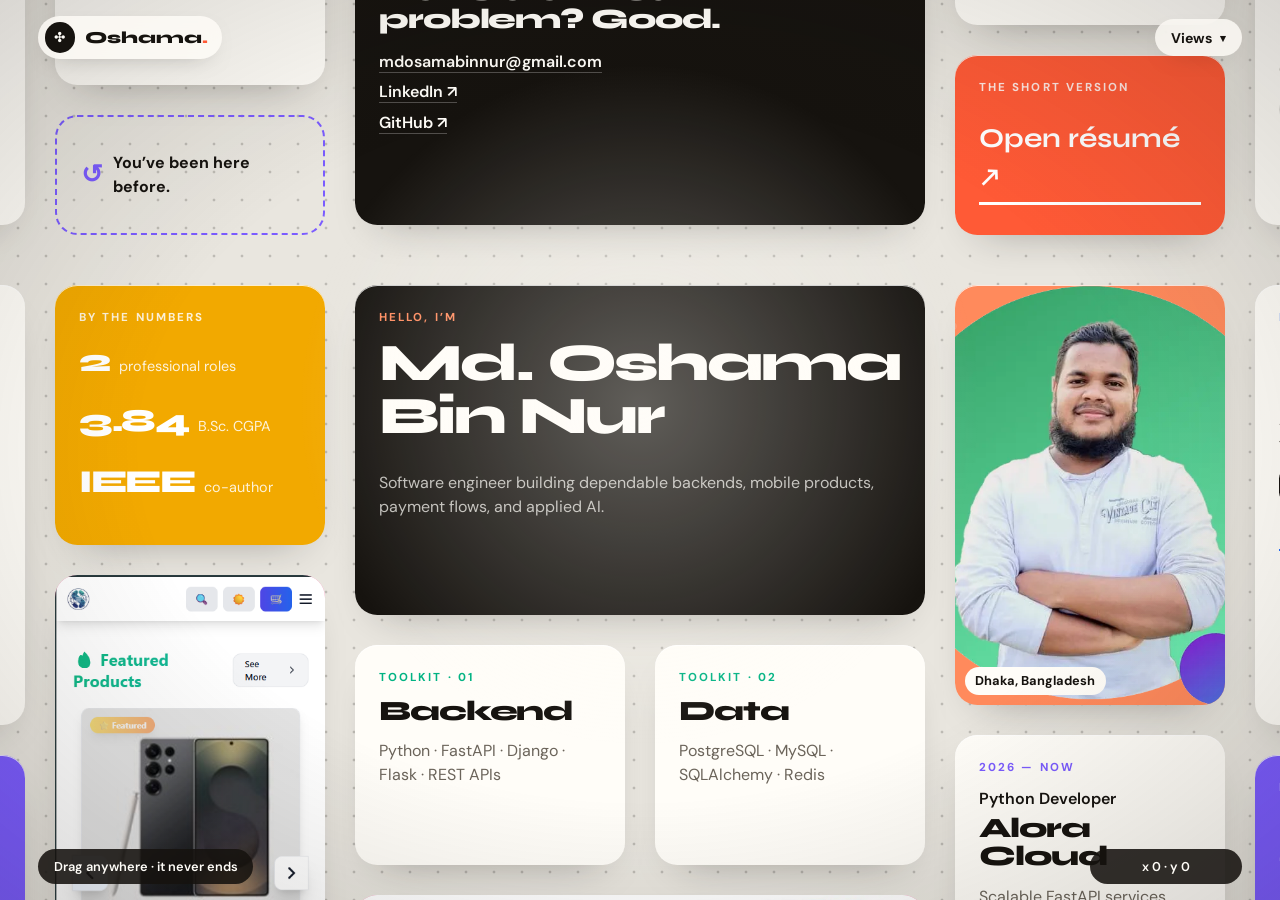
==== grid.html @ 8abbdc3f "Add Prism, Infinite Zoom, Endless Scroll and Infinite Canvas views - Prism: shutter-wipe transitions" ====
<!DOCTYPE html>
<html lang="en">
<head>
    <meta charset="UTF-8">
    <meta name="viewport" content="width=device-width, initial-scale=1.0, viewport-fit=cover">
    <meta name="theme-color" content="#e9e6df">
    <title>Infinite Canvas | Md. Oshama Bin Nur</title>
    <meta name="description" content="Explore Md. Oshama Bin Nur's software engineering portfolio as an endless, draggable canvas. Software Engineer specializing in FastAPI backends, PostgreSQL, Flutter mobile apps, FinTech integrations, and Applied AI.">
    <meta name="keywords" content="Md. Oshama Bin Nur, Python Developer, Software Engineer, FastAPI, Flutter, PostgreSQL, Paystation, bKash, SSLCommerz, WhatsApp API, FCM, Applied AI, Dhaka">
    <meta name="author" content="Md. Oshama Bin Nur">
    <meta name="robots" content="index, follow, max-image-preview:large, max-snippet:-1, max-video-preview:-1">
    <meta name="googlebot" content="index, follow, max-image-preview:large, max-snippet:-1, max-video-preview:-1">

    <link rel="canonical" href="https://mdobns.github.io/Md_Oshama-Portfolio/grid.html">
    <meta property="og:type" content="website">
    <meta property="og:title" content="Infinite Canvas | Md. Oshama Bin Nur">
    <meta property="og:description" content="An endless, draggable software engineering portfolio.">
    <meta property="og:url" content="https://mdobns.github.io/Md_Oshama-Portfolio/grid.html">
    <meta property="og:image" content="https://mdobns.github.io/Md_Oshama-Portfolio/images/Oshama.webp">

    <link rel="icon" type="image/webp" href="images/github-avatar.webp">
    <link rel="preconnect" href="https://fonts.googleapis.com">
    <link rel="preconnect" href="https://fonts.gstatic.com" crossorigin>
    <link href="https://fonts.googleapis.com/css2?family=DM+Sans:wght@400;500;600;700&amp;family=Syne:wght@600;700;800&amp;display=swap" rel="stylesheet">
    <link rel="stylesheet" href="grid.css">

    <!-- Schema.org JSON-LD -->
    <script type="application/ld+json">
    {
      "@context": "https://schema.org",
      "@type": "Person",
      "name": "Md. Oshama Bin Nur",
      "url": "https://mdobns.github.io/Md_Oshama-Portfolio/grid.html",
      "image": "https://mdobns.github.io/Md_Oshama-Portfolio/images/Oshama.webp",
      "sameAs": [
        "https://github.com/mdobns",
        "https://www.linkedin.com/in/mdosamabinnur/"
      ],
      "jobTitle": "Software Engineer",
      "worksFor": {
        "@type": "Organization",
        "name": "Alora Cloud"
      },
      "description": "Software Engineer building scalable FastAPI backends, Flutter mobile apps, payment integrations, and AI systems.",
      "knowsAbout": ["Python", "FastAPI", "Django", "Flask", "Flutter", "PostgreSQL", "Applied AI"]
    }
    </script>
</head>
<body>
    <a class="skip-link" href="#tile">Skip to portfolio cards</a>

    <main class="board" id="board" aria-label="Infinite portfolio canvas. Drag, scroll, or use arrow keys to move.">
        <div class="world" id="world">
            <!-- One tile of cards. grid.js clones it in every direction so the board never ends. -->
            <div class="tile" id="tile">
                <article class="card card--ink" style="--x:15;--y:15;--w:570;--h:330;--accent:#ff8a5c" tabindex="0" data-title="Hello">
                    <p class="card__tag">Hello, I’m</p>
                    <h1 class="card__title card__title--xl">Md. Oshama Bin&nbsp;Nur</h1>
                    <p>Software engineer building dependable backends, mobile products, payment flows, and applied AI.</p>
                    <div class="card__more" hidden>
                        <p>Based in Dhaka, Bangladesh. Currently a Python Developer at Alora Cloud, turning product needs into clear architecture, stable APIs, resilient data flows, and interfaces that feel immediate.</p>
                    </div>
                </article>

                <article class="card card--image" style="--x:615;--y:15;--w:270;--h:420;--accent:#ff8a5c" tabindex="0" data-title="Portrait">
                    <picture>
                        <source srcset="images/Oshama.webp" type="image/webp">
                        <img src="images/Oshama.png" alt="Portrait of Md. Oshama Bin Nur" width="650" height="661" loading="lazy" decoding="async" draggable="false">
                    </picture>
                    <p class="card__caption">Dhaka, Bangladesh</p>
                </article>

                <article class="card" style="--x:915;--y:15;--w:570;--h:440;--accent:#1f6bff" tabindex="0" data-title="Paystation and Omnichannel Engine">
                    <p class="card__tag">Featured system · 01</p>
                    <h2 class="card__title">Paystation &amp; Omnichannel Engine</h2>
                    <p>An idempotent payment workflow connected to WhatsApp, email fallback, FCM deep links, and a Flutter offline outbox.</p>
                    <ol class="card__flow" aria-label="System flow">
                        <li>Flutter app</li><li>FastAPI</li><li>Paystation</li><li>WhatsApp + FCM</li>
                    </ol>
                    <a class="card__link" href="https://github.com/mdobns" target="_blank" rel="noopener">Explore on GitHub ↗</a>
                    <div class="card__more" hidden>
                        <p>The Flutter app queues actions in an offline-first outbox, the FastAPI core API processes them idempotently, Paystation handles payments, and delivery fans out through WhatsApp and FCM deep links with email as a fallback.</p>
                        <p class="card__chips"><span>Flutter</span><span>Payments</span><span>Webhooks</span><span>FCM</span></p>
                    </div>
                </article>

                <article class="card card--accent" style="--x:1515;--y:15;--w:270;--h:260;--accent:#f2a900" tabindex="0" data-title="By the numbers">
                    <p class="card__tag">By the numbers</p>
                    <dl class="card__stats">
                        <div><dt>2</dt><dd>professional roles</dd></div>
                        <div><dt>3.84</dt><dd>B.Sc. CGPA</dd></div>
                        <div><dt>IEEE</dt><dd>co-author</dd></div>
                    </dl>
                </article>

                <article class="card" style="--x:15;--y:375;--w:270;--h:220;--accent:#00b383" tabindex="0" data-title="Backend toolkit">
                    <p class="card__tag">Toolkit · 01</p>
                    <h3 class="card__title">Backend</h3>
                    <p>Python · FastAPI · Django · Flask · REST APIs</p>
                </article>

                <article class="card" style="--x:315;--y:375;--w:270;--h:220;--accent:#00b383" tabindex="0" data-title="Data toolkit">
                    <p class="card__tag">Toolkit · 02</p>
                    <h3 class="card__title">Data</h3>
                    <p>PostgreSQL · MySQL · SQLAlchemy · Redis</p>
                </article>

                <article class="card" style="--x:615;--y:465;--w:270;--h:330;--accent:#7b5cff" tabindex="0" data-title="Alora Cloud">
                    <p class="card__tag">2026 — now</p>
                    <p class="card__role">Python Developer</p>
                    <h3 class="card__title">Alora Cloud</h3>
                    <p>Scalable FastAPI services, PostgreSQL systems, and production APIs integrated with modern web applications.</p>
                </article>

                <article class="card card--accent" style="--x:915;--y:485;--w:570;--h:300;--accent:#7b5cff" tabindex="0" data-title="How I think">
                    <p class="card__tag">How I think</p>
                    <blockquote class="card__quote">Complexity should live inside the system, not in the user’s hands.</blockquote>
                    <div class="card__more" hidden>
                        <p>I translate product needs into clear architecture, stable APIs, resilient data flows, and interfaces that feel immediate.</p>
                    </div>
                </article>

                <article class="card card--image" style="--x:1515;--y:305;--w:270;--h:500;--accent:#e8337a" tabindex="0" data-title="ShopSense on mobile">
                    <picture>
                        <source srcset="images/ShopSense-Screenshots/Mobile Responsive.webp" type="image/webp">
                        <img src="images/ShopSense-Screenshots/Mobile Responsive.png" alt="ShopSense responsive mobile layout" width="392" height="850" loading="lazy" decoding="async" draggable="false">
                    </picture>
                    <p class="card__caption">ShopSense · mobile</p>
                </article>

                <article class="card card--image card--wide-image" style="--x:15;--y:625;--w:570;--h:400;--accent:#e8337a" tabindex="0" data-title="ShopSense">
                    <picture>
                        <source srcset="images/ShopSense-Screenshots/Homepage.webp" type="image/webp">
                        <img src="images/ShopSense-Screenshots/Homepage.png" alt="ShopSense eCommerce homepage" width="1920" height="1080" loading="lazy" decoding="async" draggable="false">
                    </picture>
                    <div class="card__caption card__caption--block">
                        <p class="card__tag">Featured product · 02</p>
                        <h2 class="card__title">ShopSense</h2>
                        <a class="card__link" href="https://github.com/mdobns/ecommerce-webapp-django-vue3" target="_blank" rel="noopener">View repository ↗</a>
                    </div>
                    <div class="card__more" hidden>
                        <p>A complete eCommerce experience with product, cart, and order APIs — enhanced by AI search, recommendations, and a RAG shopping assistant.</p>
                        <p class="card__chips"><span>Django</span><span>Vue.js</span><span>RAG</span><span>AI search</span></p>
                    </div>
                </article>

                <article class="card" style="--x:615;--y:825;--w:270;--h:330;--accent:#f2a900" tabindex="0" data-title="Softvance">
                    <p class="card__tag">2025</p>
                    <p class="card__role">Frontend Developer</p>
                    <h3 class="card__title">Softvance</h3>
                    <p>Responsive client products shaped through direct requirement gathering and close team collaboration.</p>
                </article>

                <article class="card" style="--x:915;--y:815;--w:270;--h:220;--accent:#00b383" tabindex="0" data-title="Mobile toolkit">
                    <p class="card__tag">Toolkit · 03</p>
                    <h3 class="card__title">Mobile</h3>
                    <p>Flutter · Dart · Offline sync · FCM deep links</p>
                </article>

                <article class="card" style="--x:1215;--y:815;--w:270;--h:220;--accent:#00b383" tabindex="0" data-title="Systems toolkit">
                    <p class="card__tag">Toolkit · 04</p>
                    <h3 class="card__title">Systems</h3>
                    <p>Payments · Webhooks · WhatsApp · RAG · Docker</p>
                </article>

                <article class="card" style="--x:1515;--y:835;--w:270;--h:380;--accent:#3fa34d" tabindex="0" data-title="Research">
                    <p class="card__tag">Beyond production</p>
                    <h3 class="card__title">Engineering, measured.</h3>
                    <p>Co-author of an IEEE-published study on cluster-head selection for wireless sensor networks using an enhanced HHGSO algorithm.</p>
                    <a class="card__link" href="https://ieeexplore.ieee.org/document/10464490" target="_blank" rel="noopener">Read it ↗</a>
                    <div class="card__more" hidden>
                        <p>Also: Vice Chancellor’s &amp; Dean’s certificates · Cybersecurity program topper · CSE Project Lab team lead.</p>
                    </div>
                </article>

                <article class="card card--ink" style="--x:15;--y:1055;--w:570;--h:300;--accent:#5ce1ff" tabindex="0" data-title="Contact">
                    <p class="card__tag">Let’s build</p>
                    <h2 class="card__title">Have a difficult problem? Good.</h2>
                    <ul class="card__contacts">
                        <li><a href="mailto:mdosamabinnur@gmail.com">mdosamabinnur@gmail.com</a></li>
                        <li><a href="https://www.linkedin.com/in/mdosamabinnur/" target="_blank" rel="noopener">LinkedIn ↗</a></li>
                        <li><a href="https://github.com/mdobns" target="_blank" rel="noopener">GitHub ↗</a></li>
                    </ul>
                    <div class="card__more" hidden>
                        <p>I’m interested in backend, mobile, FinTech, and AI-powered product opportunities.</p>
                    </div>
                </article>

                <article class="card card--accent" style="--x:615;--y:1185;--w:270;--h:180;--accent:#ff5a36" tabindex="0" data-title="Résumé">
                    <p class="card__tag">The short version</p>
                    <a class="card__link card__link--big" href="Md_Oshama_Bin_Nur_Resume.pdf" target="_blank" rel="noopener">Open résumé ↗</a>
                </article>

                <article class="card" style="--x:915;--y:1065;--w:570;--h:290;--accent:#1f6bff" tabindex="0" data-title="Right now">
                    <p class="card__tag"><span class="card__pulse" aria-hidden="true"></span>Right now</p>
                    <h2 class="card__title">Building production APIs at Alora Cloud.</h2>
                    <p>Open to backend, mobile, FinTech, and applied-AI product work.</p>
                    <p class="card__chips"><span>FastAPI</span><span>PostgreSQL</span><span>Flutter</span><span>bKash</span><span>SSLCommerz</span></p>
                </article>

                <article class="card card--dashed" style="--x:1515;--y:1245;--w:270;--h:120;--accent:#7b5cff" tabindex="0" data-title="You have been here before">
                    <p class="card__loop"><span aria-hidden="true">↺</span> You’ve been here before.</p>
                    <div class="card__more" hidden>
                        <p>This board is one tile of cards repeated forever in every direction. Keep dragging — it never ends.</p>
                    </div>
                </article>
            </div>
        </div>
    </main>

    <div class="spotlight" aria-hidden="true"></div>

    <header class="hud hud--top">
        <a class="brand" href="index.html" aria-label="Back to standard portfolio">
            <span class="brand__mark">✣</span>
            <span>Oshama<span class="brand__dot">.</span></span>
        </a>
        <details class="views" id="views">
            <summary>Views</summary>
            <ul>
                <li><a href="index.html">Standard</a></li>
                <li><a href="infinity.html">Infinity</a></li>
                <li><a href="prism.html">Prism</a></li>
                <li><a href="zoom.html">Zoom</a></li>
                <li><a href="loop.html">Loop</a></li>
                <li><a href="grid.html" aria-current="page">Canvas</a></li>
            </ul>
        </details>
    </header>

    <footer class="hud hud--bottom" aria-hidden="true">
        <span class="hint">Drag anywhere · it never ends</span>
        <span class="coords" id="coords">x 0 · y 0</span>
    </footer>

    <dialog class="detail" id="detail">
        <button class="detail__close" type="button" id="detail-close" aria-label="Close">✕</button>
        <div class="detail__body" id="detail-body"></div>
    </dialog>

    <noscript><p class="noscript">The canvas needs JavaScript to move. <a href="index.html">Open the standard portfolio.</a></p></noscript>
    <script src="grid.js"></script>
</body>
</html>
---- grid.css ----
:root {
    --board: #e9e6df;
    --ink: #16130f;
    --muted: #6b645a;
    --paper: #fffdf8;
    --line: rgba(22, 19, 15, .12);
    --heading: "Syne", sans-serif;
    --body: "DM Sans", sans-serif;
    --ease-out: cubic-bezier(.16, 1, .3, 1);
    /* One tile unit. Card positions in grid.html are written in these units. */
    --u: 1px;
}

@media (max-width: 767px) {
    :root { --u: .72px; }
}

* { box-sizing: border-box; }
html, body { height: 100%; }
body { margin: 0; overflow: hidden; background: var(--board); color: var(--ink); font-family: var(--body); }
button, a { font: inherit; color: inherit; }
[hidden] { display: none !important; }
:focus-visible { outline: 2px solid var(--ink); outline-offset: 4px; }
::selection { background: var(--ink); color: var(--paper); }
.skip-link { position: fixed; left: 1rem; top: -5rem; z-index: 100; padding: .7rem 1rem; border-radius: 999px; background: var(--ink); color: var(--paper); transition: top .2s; }
.skip-link:focus { top: 1rem; }
.noscript { position: fixed; inset: auto 1rem 1rem; z-index: 100; padding: 1rem; border-radius: 1rem; background: var(--ink); color: var(--paper); }

/* ---------- Board ---------- */
.board { position: fixed; inset: 0; overflow: hidden; touch-action: none; cursor: grab; user-select: none; -webkit-user-select: none; background-color: var(--board); background-image: radial-gradient(circle, rgba(22, 19, 15, .2) 1.2px, transparent 1.7px); background-size: 28px 28px; }
.board.is-dragging { cursor: grabbing; }
.world { position: absolute; inset: 0; }
.tile { position: absolute; left: 0; top: 0; width: calc(1800 * var(--u)); height: calc(1400 * var(--u)); will-change: transform; }
.tile img { -webkit-user-drag: none; }

/* ---------- Cards ---------- */
.card { position: absolute; left: calc(var(--x) * var(--u)); top: calc(var(--y) * var(--u)); width: calc(var(--w) * var(--u)); height: calc(var(--h) * var(--u)); overflow: hidden; padding: 1.5em; border-radius: 1.4em; background: var(--paper); box-shadow: 0 1px 0 rgba(255, 255, 255, .8) inset, 0 1.2em 2.6em -1.6em rgba(22, 19, 15, .38); font-size: calc(16 * var(--u)); line-height: 1.5; cursor: pointer; transform: perspective(900px) rotateX(var(--ry, 0deg)) rotateY(var(--rx, 0deg)); transition: scale .45s var(--ease-out), box-shadow .45s var(--ease-out); }
.card:hover { scale: 1.035; box-shadow: 0 1px 0 rgba(255, 255, 255, .8) inset, 0 2em 3.6em -1.8em rgba(22, 19, 15, .45); }
.is-dragging .card:hover { scale: 1; }
.card p { margin: 0 0 .8em; color: var(--muted); }
.card__tag { display: flex; align-items: center; gap: .5em; margin: 0 0 .9em !important; color: var(--accent) !important; font-size: .72em; font-weight: 700; letter-spacing: .18em; text-transform: uppercase; }
.card__title { margin: 0 0 .5em; font-family: var(--heading); font-size: 1.75em; font-weight: 800; line-height: 1.02; letter-spacing: -.04em; color: inherit; }
.card__title--xl { font-size: 3.3em; }
.card__role { margin-bottom: .2em !important; font-weight: 600; color: var(--ink) !important; }
.card__link { display: inline-block; margin-top: .3em; font-weight: 700; text-decoration: none; border-bottom: 2px solid var(--accent); padding-bottom: .1em; }
.card__link--big { margin-top: .4em; font-family: var(--heading); font-size: 1.7em; border-bottom-width: 3px; }
.card__chips { display: flex; flex-wrap: wrap; gap: .4em; }
.card__chips span { padding: .3em .7em; border: 1px solid var(--line); border-radius: 999px; color: var(--ink); font-size: .82em; font-weight: 600; }
.card__flow { display: flex; flex-wrap: wrap; align-items: center; gap: .35em; margin: 1em 0 1.2em; padding: 0; list-style: none; font-size: .85em; font-weight: 700; }
.card__flow li { padding: .45em .8em; border-radius: .7em; background: var(--ink); color: var(--paper); }
.card__flow li + li::before { content: "→"; margin-right: .6em; color: var(--accent); }
.card__flow li + li { padding-left: .5em; background: none; color: var(--ink); }
.card__flow li:last-child { padding-left: .8em; background: var(--accent); color: #fff; }
.card__flow li:last-child::before { color: #fff; }
.card__stats { display: grid; gap: .8em; margin: 0; }
.card__stats div { display: flex; align-items: baseline; gap: .6em; }
.card__stats dt { font-family: var(--heading); font-size: 2em; font-weight: 800; letter-spacing: -.04em; }
.card__stats dd { margin: 0; font-size: .9em; }
.card__quote { margin: 0; font-family: var(--heading); font-size: 2.2em; font-weight: 700; line-height: 1.08; letter-spacing: -.035em; }
.card__contacts { display: grid; gap: .4em; margin: 1em 0 0; padding: 0; list-style: none; font-weight: 600; }
.card__contacts a { text-decoration: none; border-bottom: 1px solid rgba(255, 255, 255, .25); }
.card__contacts a:hover { border-color: var(--accent); }
.card__pulse { width: .7em; height: .7em; border-radius: 50%; background: var(--accent); box-shadow: 0 0 0 0 var(--accent); animation: pulse 2s infinite; }
@keyframes pulse { 70% { box-shadow: 0 0 0 .7em transparent; } 100% { box-shadow: 0 0 0 0 transparent; } }
.card__loop { display: flex; align-items: center; gap: .6em; height: 100%; margin: 0 !important; color: var(--ink) !important; font-weight: 700; }
.card__loop span { color: var(--accent); font-size: 1.6em; animation: spin 6s linear infinite; }
@keyframes spin { to { transform: rotate(-360deg); } }

.card--ink { background: var(--ink); color: var(--paper); }
.card--ink p { color: rgba(255, 253, 248, .72); }
.card--accent { background: var(--accent); color: #fff; }
.card--accent p, .card--accent .card__tag, .card--accent dd { color: rgba(255, 255, 255, .85) !important; }
.card--accent .card__link { border-color: #fff; }
.card--dashed { display: flex; align-items: center; background: transparent; border: 2px dashed var(--accent); box-shadow: none; }

.card--image { padding: 0; background: var(--accent); }
.card--image picture, .card--image img { display: block; width: 100%; height: 100%; }
.card--image img { object-fit: cover; object-position: top; }
.card__caption { position: absolute; left: .8em; bottom: .8em; margin: 0 !important; padding: .35em .8em; border-radius: 999px; background: var(--paper); color: var(--ink) !important; font-size: .8em; font-weight: 700; }
.card__caption--block { right: .8em; padding: 1.1em 1.3em; border-radius: 1em; font-size: 1em; }
.card__caption--block .card__title { margin-bottom: .2em; }

/* ---------- Spotlight + vignette ---------- */
.spotlight { position: fixed; inset: 0; z-index: 5; pointer-events: none; background: radial-gradient(circle 38vmax at var(--sx, 50%) var(--sy, 45%), rgba(255, 253, 248, .32), transparent 70%), radial-gradient(ellipse at center, transparent 55%, rgba(22, 19, 15, .16) 100%); }

/* ---------- HUD ---------- */
.hud { position: fixed; z-index: 10; left: 0; right: 0; display: flex; justify-content: space-between; align-items: center; padding: 0 clamp(1rem, 3vw, 2.5rem); pointer-events: none; }
.hud > * { pointer-events: auto; }
.hud--top { top: max(1rem, env(safe-area-inset-top)); }
.hud--bottom { bottom: max(1rem, env(safe-area-inset-bottom)); }
.brand { display: inline-flex; align-items: center; gap: .6rem; padding: .4rem .9rem .4rem .4rem; border-radius: 999px; background: rgba(255, 253, 248, .8); backdrop-filter: blur(10px); font-family: var(--heading); font-size: 1.05rem; font-weight: 800; text-decoration: none; box-shadow: 0 .5rem 1.5rem -1rem rgba(22, 19, 15, .5); }
.brand__mark { display: grid; place-items: center; width: 1.9rem; height: 1.9rem; border-radius: 50%; background: var(--ink); color: var(--paper); font-size: .8rem; }
.brand__dot { color: #ff5a36; }
.views { position: relative; }
.views summary { display: flex; align-items: center; gap: .45rem; padding: .6rem 1rem; border-radius: 999px; background: rgba(255, 253, 248, .8); backdrop-filter: blur(10px); font-size: .88rem; font-weight: 700; cursor: pointer; list-style: none; box-shadow: 0 .5rem 1.5rem -1rem rgba(22, 19, 15, .5); }
.views summary::-webkit-details-marker { display: none; }
.views summary::after { content: "▾"; font-size: .7rem; transition: transform .3s; }
.views[open] summary::after { transform: rotate(180deg); }
.views ul { position: absolute; right: 0; top: calc(100% + .5rem); min-width: 11rem; margin: 0; padding: .4rem; list-style: none; border-radius: 1rem; background: var(--paper); box-shadow: 0 1rem 2.5rem -1rem rgba(22, 19, 15, .45); }
.views a { display: block; padding: .55rem .8rem; border-radius: .6rem; font-size: .9rem; text-decoration: none; }
.views a:hover { background: var(--board); }
.views a[aria-current="page"] { font-weight: 700; }
.views a[aria-current="page"]::after { content: " ●"; color: #ff5a36; font-size: .6rem; vertical-align: middle; }
.hint, .coords { padding: .55rem .95rem; border-radius: 999px; background: rgba(22, 19, 15, .88); color: var(--paper); font-size: .8rem; font-weight: 600; }
.coords { font-variant-numeric: tabular-nums; min-width: 9.5rem; text-align: center; }

/* ---------- Detail overlay ---------- */
.detail { width: min(40rem, calc(100vw - 2rem)); max-height: calc(100svh - 2rem); padding: 0; border: 0; border-radius: 1.6rem; background: transparent; color: var(--ink); overflow: visible; }
.detail[open] { animation: detail-in .45s var(--ease-out); }
.detail::backdrop { background: rgba(22, 19, 15, .42); backdrop-filter: blur(4px); }
@keyframes detail-in { from { opacity: 0; transform: translateY(1.5rem) scale(.94); } }
.detail__body { max-height: calc(100svh - 2rem); overflow-y: auto; border-radius: 1.6rem; }
.detail__body .card { position: relative; left: auto; top: auto; width: auto; height: auto; overflow: visible; font-size: 1.05rem; cursor: auto; transform: none; scale: 1; }
.detail__body .card--image { display: grid; padding: 0; }
.detail__body .card--image img { max-height: 55svh; height: auto; object-fit: contain; background: var(--board); }
.detail__body .card--image .card__caption { position: static; margin: 1rem !important; justify-self: start; }
.detail__body .card--image .card__caption--block { justify-self: stretch; }
.detail__body .card--image .card__more { padding: 0 1.4rem 1.4rem; background: var(--paper); }
.detail__body .card__title--xl { font-size: 2.6em; }
.detail__body .card__more { margin-top: 1em; }
.detail__body .card--dashed { background: var(--paper); }
.detail__close { position: absolute; z-index: 2; top: -.75rem; right: -.75rem; display: grid; place-items: center; width: 2.5rem; height: 2.5rem; border: 0; border-radius: 50%; background: var(--paper); color: var(--ink); font-size: 1rem; cursor: pointer; box-shadow: 0 .5rem 1.4rem -.6rem rgba(22, 19, 15, .6); }

@media (max-width: 767px) {
    .hint { display: none; }
    .hud--bottom { justify-content: center; }
    .card:hover { scale: 1; }
    .detail__close { top: .6rem; right: .6rem; }
}

@media (prefers-reduced-motion: reduce) {
    *, *::before, *::after { animation: none !important; transition-duration: 1ms !important; }
}
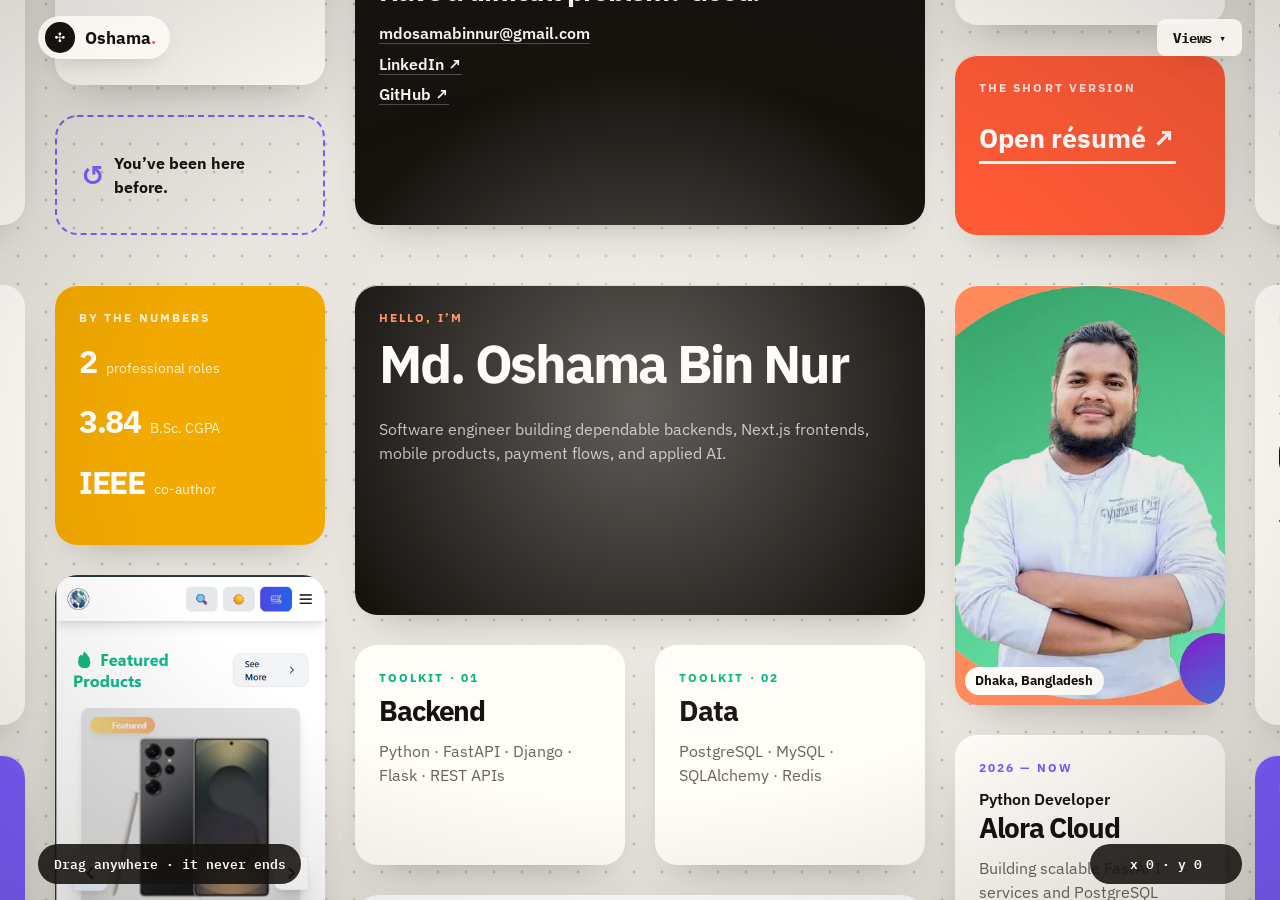
==== commit f848649b: "Refine portfolio styling and skills" ====
--- a/grid.html
+++ b/grid.html
@@ -5,8 +5,8 @@
     <meta name="viewport" content="width=device-width, initial-scale=1.0, viewport-fit=cover">
     <meta name="theme-color" content="#e9e6df">
     <title>Infinite Canvas | Md. Oshama Bin Nur</title>
-    <meta name="description" content="Explore Md. Oshama Bin Nur's software engineering portfolio as an endless, draggable canvas. Software Engineer specializing in FastAPI backends, PostgreSQL, Flutter mobile apps, FinTech integrations, and Applied AI.">
-    <meta name="keywords" content="Md. Oshama Bin Nur, Python Developer, Software Engineer, FastAPI, Flutter, PostgreSQL, Paystation, bKash, SSLCommerz, WhatsApp API, FCM, Applied AI, Dhaka">
+    <meta name="description" content="Explore Md. Oshama Bin Nur's software engineering portfolio as an endless, draggable canvas. Software Engineer specializing in FastAPI backends, Next.js frontends, Flutter mobile apps, FinTech integrations, and Applied AI.">
+    <meta name="keywords" content="Md. Oshama Bin Nur, Python Developer, Software Engineer, FastAPI, Next.js, Flutter, PostgreSQL, Paystation, bKash, SSLCommerz, WhatsApp API, FCM, Applied AI, Dhaka">
     <meta name="author" content="Md. Oshama Bin Nur">
     <meta name="robots" content="index, follow, max-image-preview:large, max-snippet:-1, max-video-preview:-1">
     <meta name="googlebot" content="index, follow, max-image-preview:large, max-snippet:-1, max-video-preview:-1">
@@ -21,8 +21,9 @@
     <link rel="icon" type="image/webp" href="images/github-avatar.webp">
     <link rel="preconnect" href="https://fonts.googleapis.com">
     <link rel="preconnect" href="https://fonts.gstatic.com" crossorigin>
-    <link href="https://fonts.googleapis.com/css2?family=DM+Sans:wght@400;500;600;700&amp;family=Syne:wght@600;700;800&amp;display=swap" rel="stylesheet">
+    <link href="https://fonts.googleapis.com/css2?family=IBM+Plex+Mono:wght@400;500;600&amp;family=IBM+Plex+Sans:wght@400;500;600;700&amp;display=swap" rel="stylesheet">
     <link rel="stylesheet" href="grid.css">
+    <link rel="stylesheet" href="claude-code.css">
 
     <!-- Schema.org JSON-LD -->
     <script type="application/ld+json">
@@ -41,12 +42,12 @@
         "@type": "Organization",
         "name": "Alora Cloud"
       },
-      "description": "Software Engineer building scalable FastAPI backends, Flutter mobile apps, payment integrations, and AI systems.",
-      "knowsAbout": ["Python", "FastAPI", "Django", "Flask", "Flutter", "PostgreSQL", "Applied AI"]
+      "description": "Software Engineer building scalable FastAPI backends, Next.js frontends, Flutter mobile apps, payment integrations, and AI systems.",
+      "knowsAbout": ["Python", "FastAPI", "Django", "Flask", "Next.js", "Flutter", "PostgreSQL", "Applied AI"]
     }
     </script>
 </head>
-<body>
+<body class="theme-light">
     <a class="skip-link" href="#tile">Skip to portfolio cards</a>
 
     <main class="board" id="board" aria-label="Infinite portfolio canvas. Drag, scroll, or use arrow keys to move.">
@@ -56,9 +57,9 @@
                 <article class="card card--ink" style="--x:15;--y:15;--w:570;--h:330;--accent:#ff8a5c" tabindex="0" data-title="Hello">
                     <p class="card__tag">Hello, I’m</p>
                     <h1 class="card__title card__title--xl">Md. Oshama Bin&nbsp;Nur</h1>
-                    <p>Software engineer building dependable backends, mobile products, payment flows, and applied AI.</p>
-                    <div class="card__more" hidden>
-                        <p>Based in Dhaka, Bangladesh. Currently a Python Developer at Alora Cloud, turning product needs into clear architecture, stable APIs, resilient data flows, and interfaces that feel immediate.</p>
+                    <p>Software engineer building dependable backends, Next.js frontends, mobile products, payment flows, and applied AI.</p>
+                    <div class="card__more" hidden>
+                        <p>Based in Dhaka, Bangladesh. Currently a Python Developer at Alora Cloud, building FastAPI services and all product frontends in Next.js.</p>
                     </div>
                 </article>
 
@@ -109,7 +110,7 @@
                     <p class="card__tag">2026 — now</p>
                     <p class="card__role">Python Developer</p>
                     <h3 class="card__title">Alora Cloud</h3>
-                    <p>Scalable FastAPI services, PostgreSQL systems, and production APIs integrated with modern web applications.</p>
+                    <p>Building scalable FastAPI services and PostgreSQL systems, plus all product frontends in Next.js.</p>
                 </article>
 
                 <article class="card card--accent" style="--x:915;--y:485;--w:570;--h:300;--accent:#7b5cff" tabindex="0" data-title="How I think">
@@ -151,10 +152,10 @@
                     <p>Responsive client products shaped through direct requirement gathering and close team collaboration.</p>
                 </article>
 
-                <article class="card" style="--x:915;--y:815;--w:270;--h:220;--accent:#00b383" tabindex="0" data-title="Mobile toolkit">
+                <article class="card" style="--x:915;--y:815;--w:270;--h:220;--accent:#00b383" tabindex="0" data-title="Frontend and mobile toolkit">
                     <p class="card__tag">Toolkit · 03</p>
-                    <h3 class="card__title">Mobile</h3>
-                    <p>Flutter · Dart · Offline sync · FCM deep links</p>
+                    <h3 class="card__title">Frontend + mobile</h3>
+                    <p>Next.js · JavaScript · Flutter · Dart · FCM</p>
                 </article>
 
                 <article class="card" style="--x:1215;--y:815;--w:270;--h:220;--accent:#00b383" tabindex="0" data-title="Systems toolkit">
@@ -193,9 +194,9 @@
 
                 <article class="card" style="--x:915;--y:1065;--w:570;--h:290;--accent:#1f6bff" tabindex="0" data-title="Right now">
                     <p class="card__tag"><span class="card__pulse" aria-hidden="true"></span>Right now</p>
-                    <h2 class="card__title">Building production APIs at Alora Cloud.</h2>
-                    <p>Open to backend, mobile, FinTech, and applied-AI product work.</p>
-                    <p class="card__chips"><span>FastAPI</span><span>PostgreSQL</span><span>Flutter</span><span>bKash</span><span>SSLCommerz</span></p>
+                    <h2 class="card__title">Building FastAPI backends and Next.js frontends at Alora Cloud.</h2>
+                    <p>Open to backend, frontend, mobile, FinTech, and applied-AI product work.</p>
+                    <p class="card__chips"><span>FastAPI</span><span>Next.js</span><span>PostgreSQL</span><span>Flutter</span><span>FinTech</span></p>
                 </article>
 
                 <article class="card card--dashed" style="--x:1515;--y:1245;--w:270;--h:120;--accent:#7b5cff" tabindex="0" data-title="You have been here before">
--- a/claude-code.css
+++ b/claude-code.css
@@ -0,0 +1,389 @@
+/*
+ * Shared visual polish for every portfolio view.
+ * Warm neutrals, precise mono labels, and quiet interaction motion create a
+ * terminal-adjacent feel without flattening each view's individual concept.
+ */
+:root {
+    --heading: "IBM Plex Sans", ui-sans-serif, system-ui, sans-serif;
+    --body: "IBM Plex Sans", ui-sans-serif, system-ui, sans-serif;
+    --code: "IBM Plex Mono", ui-monospace, SFMono-Regular, Consolas, monospace;
+    --cc-orange: #d97757;
+    --cc-orange-dark: #b85f41;
+    --cc-charcoal: #292825;
+    --cc-cream: #f3efe7;
+    --cc-ease: cubic-bezier(.22, 1, .36, 1);
+    --wipe: 820ms;
+}
+
+html {
+    text-rendering: optimizeLegibility;
+}
+
+body,
+button,
+a {
+    font-family: var(--body);
+    font-kerning: normal;
+}
+
+h1,
+h2,
+h3,
+.title,
+.headline,
+.statement,
+.card__title,
+.brand {
+    font-family: var(--heading);
+    font-synthesis: none;
+}
+
+.kicker,
+.eyebrow,
+.topbar__mode,
+.meter__text,
+.hint,
+.scene-name,
+.loop-signature,
+.card__eyebrow,
+.block__num,
+.timeline__date,
+.timeline__role,
+.stack-card__number,
+.window__label,
+.hud--bottom,
+.cc-button,
+.pill,
+.round-button,
+.loop-button,
+.rail__count,
+.views summary {
+    font-family: var(--code);
+}
+
+/* Claude Code-inspired controls: compact, crisp and warm rather than glossy. */
+.pill,
+.round-button,
+.cc-button {
+    position: relative;
+    min-height: 2.75rem;
+    border: 1px solid var(--cc-charcoal);
+    border-radius: .65rem;
+    background: var(--cc-charcoal);
+    color: #fffaf2;
+    box-shadow:
+        inset 3px 0 0 var(--cc-orange),
+        0 .6rem 1.4rem -.95rem rgba(35, 33, 29, .65);
+    font-size: .82rem;
+    font-weight: 600;
+    letter-spacing: -.01em;
+    transition:
+        transform 180ms var(--cc-ease),
+        background-color 180ms ease,
+        border-color 180ms ease,
+        box-shadow 180ms ease;
+}
+
+.pill:hover,
+.round-button:hover,
+.cc-button:hover {
+    border-color: #3a3935;
+    background: #3a3935;
+    transform: translateY(-2px);
+    box-shadow:
+        inset 3px 0 0 #e18463,
+        0 .8rem 1.5rem -1rem rgba(35, 33, 29, .72);
+}
+
+.pill:active,
+.round-button:active,
+.cc-button:active {
+    transform: translateY(0);
+    box-shadow: inset 0 1px 2px rgba(46, 25, 17, .18);
+}
+
+.pill span,
+.round-button span {
+    border-radius: .35rem;
+    background: rgba(255, 250, 242, .1);
+}
+
+.theme-dark .pill,
+.theme-dark .round-button {
+    border-color: #ded8cd;
+    background: #eee9df;
+    color: #282622;
+    box-shadow:
+        inset 3px 0 0 var(--cc-orange),
+        0 .7rem 1.6rem -1rem rgba(0, 0, 0, .8);
+}
+
+.theme-dark .pill:hover,
+.theme-dark .round-button:hover {
+    border-color: #fffaf2;
+    background: #fffaf2;
+}
+
+.theme-dark .pill span,
+.theme-dark .round-button span {
+    background: rgba(40, 38, 34, .1);
+}
+
+.cc-button {
+    display: inline-flex;
+    align-items: center;
+    justify-content: center;
+    gap: .6rem;
+    padding: .72rem 1.05rem;
+    text-decoration: none;
+}
+
+.cc-button--primary {
+    border-color: var(--cc-charcoal);
+    background: var(--cc-charcoal);
+    color: #fffaf2;
+}
+
+.cc-button--primary:hover {
+    border-color: #3a3935;
+    background: #3a3935;
+}
+
+.cc-button--secondary {
+    border-color: #d8d0c4;
+    background: #f3efe7;
+    color: var(--cc-charcoal);
+    box-shadow: 0 .6rem 1.4rem -1.1rem rgba(45, 40, 33, .45);
+}
+
+.cc-button--secondary:hover {
+    border-color: #bfb4a5;
+    background: #fffdf8;
+}
+
+.cc-button--accent {
+    border-color: #cfc5b8;
+    background: #eee9df;
+    color: var(--cc-charcoal);
+    box-shadow:
+        inset 3px 0 0 var(--cc-orange),
+        0 .6rem 1.4rem -1.1rem rgba(45, 40, 33, .45);
+}
+
+.cc-button--accent:hover {
+    border-color: #bdb2a4;
+    background: #fffaf2;
+}
+
+.link,
+.text-link,
+.project-link,
+.card__link {
+    text-underline-offset: .3em;
+    transition: color 180ms ease, border-color 180ms ease, opacity 180ms ease;
+}
+
+.views summary,
+.rail,
+.brand__mark,
+.card,
+.stack-card,
+.contacts a,
+.contact-links a {
+    transition-duration: 240ms;
+}
+
+.views summary {
+    border-radius: .55rem;
+    letter-spacing: -.02em;
+}
+
+.views ul,
+.rail {
+    border-radius: .75rem;
+}
+
+.rail__arrow,
+.detail__close {
+    border-radius: .5rem;
+    transition: transform 180ms var(--cc-ease), background-color 180ms ease;
+}
+
+.rail__arrow:hover,
+.detail__close:hover {
+    transform: translateY(-1px);
+}
+
+/* Portraits stay natural: no color wash, glow, or animated halo. */
+.portrait__frame {
+    border: 1px solid rgba(42, 40, 37, .12);
+    background: #e8e4dc;
+    box-shadow: 0 1rem 2.5rem -1.8rem rgba(20, 18, 16, .45);
+}
+
+.portrait__frame img {
+    filter: none;
+    mix-blend-mode: normal;
+}
+
+.frame--portrait {
+    border: 1px solid rgba(255, 255, 255, .16);
+    background: #171716;
+    box-shadow: 0 1rem 2.5rem -1.8rem rgba(0, 0, 0, .8);
+}
+
+.frame--portrait img,
+.portrait-ring img {
+    filter: none;
+}
+
+.frame--portrait::after {
+    display: none;
+}
+
+.portrait-ring {
+    border-color: rgba(255, 255, 255, .22);
+    box-shadow: 0 1rem 2.5rem -1.6rem rgba(0, 0, 0, .85);
+    animation: none;
+}
+
+.avatar {
+    border-color: rgba(255, 255, 255, .32);
+}
+
+/* Standard page: carry the same warm, code-oriented language into Tailwind UI. */
+body.font-inter {
+    --body: "IBM Plex Sans", ui-sans-serif, system-ui, sans-serif;
+    background: #f7f4ed;
+}
+
+.font-inter .hero-grid {
+    background-color: #f3efe7;
+    background-image:
+        linear-gradient(rgba(108, 91, 72, .055) 1px, transparent 1px),
+        linear-gradient(90deg, rgba(108, 91, 72, .055) 1px, transparent 1px),
+        radial-gradient(circle at 85% 20%, rgba(217, 119, 87, .14), transparent 34%);
+}
+
+.font-inter .text-blue-600,
+.font-inter .text-blue-700,
+.font-inter .hover\:text-blue-600:hover,
+.font-inter .hover\:text-blue-700:hover,
+.font-inter .hover\:text-blue-800:hover,
+.font-inter .group:hover .group-hover\:text-blue-800 {
+    color: var(--cc-orange-dark) !important;
+}
+
+.font-inter .bg-blue-50 {
+    background-color: #f8eee8 !important;
+}
+
+.font-inter .border-blue-200,
+.font-inter .border-blue-300,
+.font-inter .hover\:border-blue-400:hover,
+.font-inter .hover\:border-blue-600:hover {
+    border-color: #dfb09e !important;
+}
+
+.font-inter .connector-flow {
+    --connector-track: rgba(184, 95, 65, .22);
+    --connector-node: var(--cc-orange);
+}
+
+.font-inter .connector-dark {
+    --connector-track: rgba(225, 132, 99, .3);
+    --connector-node: #e18463;
+}
+
+.font-inter .connector-flow::after {
+    opacity: 0;
+    box-shadow: none;
+    animation-duration: 5.5s;
+}
+
+.font-inter .connector-flow.is-visible::after {
+    opacity: .58;
+}
+
+.font-inter .connector-node::before {
+    box-shadow: 0 0 0 3px var(--connector-track);
+}
+
+/* Keep component tones authoritative over the legacy utility palette. */
+.font-inter .cc-button--primary,
+.font-inter .cc-button--primary:hover {
+    border-color: var(--cc-charcoal) !important;
+    background: var(--cc-charcoal) !important;
+    color: #fffaf2 !important;
+}
+
+.font-inter .cc-button--secondary,
+.font-inter .cc-button--secondary:hover {
+    border-color: #d8d0c4 !important;
+    background: rgba(255, 253, 248, .92) !important;
+    color: var(--cc-charcoal) !important;
+}
+
+.font-inter .cc-button--accent,
+.font-inter .cc-button--accent:hover {
+    border-color: #cfc5b8 !important;
+    background: #eee9df !important;
+    color: var(--cc-charcoal) !important;
+}
+
+/* Quieter perpetual motion while keeping the identity of every experimental view. */
+.sticker { animation-duration: 7s; }
+.cue span { animation-duration: 2.8s; }
+.ambient__orb--one { animation-duration: 28s; }
+.ambient__orb--two { animation-duration: 34s; }
+.portrait-ring { animation-duration: 7s; }
+.system-map::before,
+.research-art::after { animation-duration: 45s; }
+.system-line { animation-duration: 3.8s; }
+.scroll-cue i::after { animation-duration: 2.8s; }
+.card__pulse { animation-duration: 3.4s; }
+.card__loop span { animation-duration: 18s; }
+
+.stack-card:hover {
+    transform: translateY(-.2rem);
+}
+
+.card:hover {
+    scale: 1.012;
+}
+
+@keyframes bob {
+    50% { transform: translateY(-.22rem) rotate(-1deg); }
+}
+
+@keyframes nudge {
+    50% { transform: translateY(.14rem); }
+}
+
+@keyframes hint-pulse {
+    50% { opacity: .55; transform: scale(.84); }
+}
+
+@keyframes node-drift {
+    0%, 100% { transform: translate3d(0, 0, 0); }
+    50% { transform: translate3d(0, -.25rem, 0); }
+}
+
+@keyframes pulse {
+    70% { box-shadow: 0 0 0 .38em transparent; }
+    100% { box-shadow: 0 0 0 0 transparent; }
+}
+
+@media (prefers-reduced-motion: reduce) {
+    html { scroll-behavior: auto !important; }
+
+    *,
+    *::before,
+    *::after {
+        scroll-behavior: auto !important;
+        animation-duration: .01ms !important;
+        animation-iteration-count: 1 !important;
+        transition-duration: .01ms !important;
+    }
+}
+
